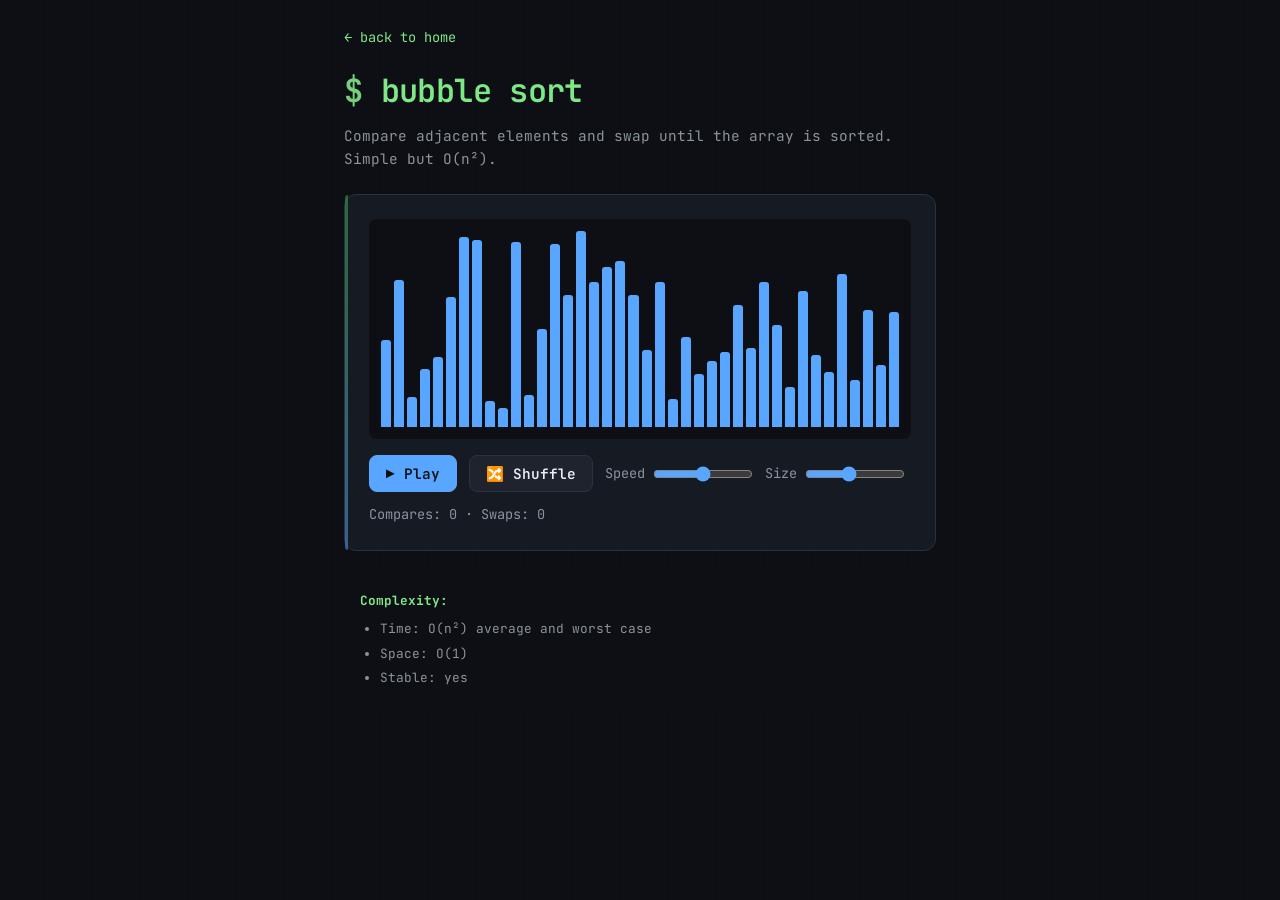
==== bubble-sort.html @ 57fc5660 "Sorting Visualized: terminal-style site with 6 algorithm pages - Index: terminal UI, keyboard nav (↑" ====
<!DOCTYPE html>
<html lang="en">
<head>
  <meta charset="UTF-8">
  <meta name="viewport" content="width=device-width, initial-scale=1.0">
  <title>Bubble Sort — Sorting Visualized</title>
  <link rel="stylesheet" href="styles.css">
  <link rel="preconnect" href="https://fonts.googleapis.com">
  <link rel="preconnect" href="https://fonts.gstatic.com" crossorigin>
  <link href="https://fonts.googleapis.com/css2?family=JetBrains+Mono:wght@400;600&family=Outfit:wght@400;600;700&display=swap" rel="stylesheet">
</head>
<body>
  <main class="page-main algorithm-page">
    <a href="index.html" class="back-link">← back to home</a>
    <h1 class="page-title">bubble sort</h1>
    <p class="page-desc">Compare adjacent elements and swap until the array is sorted. Simple but O(n²).</p>

    <div class="viz-panel">
      <div class="viz-canvas" id="canvas"></div>
      <div class="controls">
        <button type="button" class="btn btn-primary" id="btnPlay">▶ Play</button>
        <button type="button" class="btn" id="btnShuffle">🔀 Shuffle</button>
        <div class="slider-wrap">
          <label>Speed</label>
          <input type="range" id="speed" min="1" max="100" value="50">
        </div>
        <div class="slider-wrap">
          <label>Size</label>
          <input type="range" id="size" min="10" max="80" value="40">
        </div>
        <span class="slider-wrap" id="stats">Compares: 0 · Swaps: 0</span>
      </div>
    </div>

    <div class="info-box">
      <strong>Complexity:</strong>
      <ul>
        <li>Time: O(n²) average and worst case</li>
        <li>Space: O(1)</li>
        <li>Stable: yes</li>
      </ul>
    </div>
  </main>

  <script>
    const canvas = document.getElementById('canvas');
    const btnPlay = document.getElementById('btnPlay');
    const btnShuffle = document.getElementById('btnShuffle');
    const speedInput = document.getElementById('speed');
    const sizeInput = document.getElementById('size');
    const statsEl = document.getElementById('stats');

    let arr = [];
    let comparing = new Set();
    let sorted = new Set();
    let compareCount = 0;
    let swapCount = 0;
    let animationId = null;
    let isRunning = false;

    function randomArray(n) {
      const a = [];
      for (let i = 0; i < n; i++) a.push(Math.floor(Math.random() * 100) + 5);
      return a;
    }

    function render() {
      const max = Math.max(...arr);
      canvas.innerHTML = '';
      arr.forEach((val, i) => {
        const bar = document.createElement('div');
        bar.className = 'bar';
        if (sorted.has(i)) bar.classList.add('sorted');
        else if (comparing.has(i)) bar.classList.add('compare');
        bar.style.height = `${(val / max) * 100}%`;
        bar.title = `${val} (index ${i})`;
        canvas.appendChild(bar);
      });
    }

    function updateStats() {
      statsEl.textContent = `Compares: ${compareCount} · Swaps: ${swapCount}`;
    }

    function shuffle() {
      if (isRunning) return;
      const n = parseInt(sizeInput.value, 10);
      arr = randomArray(n);
      comparing.clear();
      sorted.clear();
      compareCount = 0;
      swapCount = 0;
      updateStats();
      render();
    }

    function* bubbleSort() {
      const n = arr.length;
      for (let i = 0; i < n - 1; i++) {
        for (let j = 0; j < n - 1 - i; j++) {
          comparing.clear();
          comparing.add(j);
          comparing.add(j + 1);
          compareCount++;
          updateStats();
          render();
          yield;
          if (arr[j] > arr[j + 1]) {
            [arr[j], arr[j + 1]] = [arr[j + 1], arr[j]];
            swapCount++;
            updateStats();
            render();
            yield;
          }
        }
        sorted.add(n - 1 - i);
      }
      sorted.add(0);
      comparing.clear();
      render();
    }

    function run() {
      if (isRunning) return;
      isRunning = true;
      btnPlay.textContent = '⏸ Pause';
      btnPlay.onclick = pause;
      const gen = bubbleSort();
      const delay = () => 200 - (speedInput.value * 1.8);

      function step() {
        const { value, done } = gen.next();
        if (done) {
          isRunning = false;
          btnPlay.textContent = '▶ Play';
          btnPlay.onclick = run;
          return;
        }
        animationId = setTimeout(step, delay());
      }
      step();
    }

    function pause() {
      if (animationId) clearTimeout(animationId);
      animationId = null;
      isRunning = false;
      btnPlay.textContent = '▶ Play';
      btnPlay.onclick = run;
    }

    btnPlay.onclick = run;
    btnShuffle.onclick = shuffle;
    sizeInput.addEventListener('input', () => { if (!isRunning) shuffle(); });

    shuffle();
  </script>
</body>
</html>
---- styles.css ----
:root {
  --bg: #0d0f14;
  --surface: #161a22;
  --surface-hover: #1e232e;
  --border: #2a3140;
  --text: #e6edf3;
  --text-muted: #8b949e;
  --accent: #58a6ff;
  --accent-dim: #388bfd66;
  --success: #3fb950;
  --highlight: #f0883e;
  --terminal-prompt: #7ee787;
  --radius: 12px;
  --font-sans: 'Outfit', system-ui, sans-serif;
  --font-mono: 'JetBrains Mono', monospace;
}

* {
  box-sizing: border-box;
  margin: 0;
  padding: 0;
}

body {
  font-family: var(--font-sans);
  background: var(--bg);
  color: var(--text);
  min-height: 100vh;
  line-height: 1.6;
  /* subtle “array indices” vertical lines */
  background-image: repeating-linear-gradient(
    90deg,
    transparent 0,
    transparent calc(var(--grid-size) - 1px),
    rgba(255, 255, 255, 0.015) var(--grid-size)
  );
  --grid-size: 48px;
}

.main {
  max-width: 640px;
  margin: 0 auto;
  padding: 2rem 1.5rem 4rem;
}

.title {
  font-family: var(--font-mono);
  font-size: 2.25rem;
  font-weight: 600;
  margin-bottom: 0.5rem;
  letter-spacing: -0.03em;
}

.subtitle {
  color: var(--text-muted);
  font-size: 1.1rem;
  margin-bottom: 2.5rem;
}

.section {
  margin-bottom: 2.5rem;
}

.section-title {
  font-size: 0.85rem;
  font-weight: 600;
  text-transform: uppercase;
  letter-spacing: 0.08em;
  color: var(--text-muted);
  margin-bottom: 1rem;
  display: flex;
  align-items: center;
  gap: 0.6rem;
}

.section-title::before {
  font-family: var(--font-mono);
  font-weight: 400;
  content: attr(data-index);
  opacity: 0.6;
}

.cards {
  display: grid;
  gap: 1rem;
}

.card {
  display: block;
  position: relative;
  background: var(--surface);
  border: 1px solid var(--border);
  border-radius: var(--radius);
  padding: 1.25rem 1.5rem;
  padding-left: 1.75rem;
  text-decoration: none;
  color: inherit;
  transition: background 0.2s, border-color 0.2s, transform 0.15s;
  overflow: hidden;
}

/* left “bar chart” strip — sorting motif */
.card::before {
  content: "";
  position: absolute;
  left: 0;
  top: 0;
  bottom: 0;
  width: 4px;
  border-radius: var(--radius) 0 0 var(--radius);
  background: linear-gradient(
    to top,
    var(--accent) 0%,
    var(--accent) 22%,
    transparent 22%,
    transparent 28%,
    var(--accent) 28%,
    var(--accent) 55%,
    transparent 55%,
    transparent 62%,
    var(--accent) 62%,
    var(--accent) 100%
  );
  opacity: 0.7;
  transition: opacity 0.2s;
}

.card:hover {
  background: var(--surface-hover);
  border-color: var(--accent-dim);
  transform: translateY(-2px);
}

.card:hover::before {
  opacity: 1;
}

.card-heading {
  display: flex;
  align-items: center;
  gap: 0.5rem;
  margin-bottom: 0.35rem;
}

.card-icon {
  font-size: 1.5rem;
}

.card-title {
  font-family: var(--font-mono);
  font-size: 1.15rem;
  font-weight: 600;
  margin: 0;
  text-transform: lowercase;
}

.card-desc {
  font-size: 0.9rem;
  color: var(--text-muted);
  line-height: 1.5;
}

/* Terminal-style home screen */
.terminal {
  font-family: var(--font-mono);
  outline: none;
}

.terminal .subtitle,
.terminal .section-title,
.terminal .card-title,
.terminal .card-desc {
  font-family: var(--font-mono);
}

.terminal-title {
  font-family: var(--font-mono);
  font-size: 2.25rem;
  font-weight: 600;
  letter-spacing: -0.03em;
  color: var(--terminal-prompt);
  margin-bottom: 0.5rem;
}

.terminal-hint {
  font-family: var(--font-mono);
  font-size: 0.75rem;
  color: var(--text-muted);
  margin-top: 2rem;
  opacity: 0.7;
}

.terminal .card {
  border-radius: 4px;
  padding-left: 1.5rem;
}

.terminal .card::before {
  display: none;
}

.terminal .card::after {
  content: ">";
  position: absolute;
  left: 0.5rem;
  top: 50%;
  transform: translateY(-50%);
  font-size: 0.9rem;
  color: var(--text-muted);
  opacity: 0;
  transition: opacity 0.15s;
}

.terminal .card.selected::after,
.terminal .card:hover::after {
  opacity: 1;
  color: var(--terminal-prompt);
}

.terminal .card.selected {
  background: var(--surface-hover);
  border-color: var(--terminal-prompt);
  box-shadow: 0 0 0 1px var(--terminal-prompt);
}

.terminal .card.selected .card-title {
  color: var(--terminal-prompt);
}

.terminal .card:hover {
  transform: none;
}

.terminal .card:focus {
  outline: none;
}

/* Algorithm pages — terminal style */
.algorithm-page {
  font-family: var(--font-mono);
}

.algorithm-page .back-link {
  font-family: var(--font-mono);
  font-size: 0.85rem;
  color: var(--terminal-prompt);
  margin-bottom: 1rem;
}

.algorithm-page .back-link:hover {
  color: var(--text);
}

.algorithm-page .page-title {
  font-family: var(--font-mono);
  font-size: 2rem;
  font-weight: 600;
  letter-spacing: -0.02em;
  color: var(--terminal-prompt);
  margin-bottom: 0.5rem;
  text-transform: lowercase;
}

.algorithm-page .page-title::before {
  content: "$ ";
  opacity: 0.9;
}

.algorithm-page .page-desc {
  font-family: var(--font-mono);
  font-size: 0.9rem;
  color: var(--text-muted);
  margin-bottom: 1.5rem;
}

.algorithm-page .viz-panel {
  font-family: var(--font-mono);
}

.algorithm-page .controls,
.algorithm-page .slider-wrap {
  font-family: var(--font-mono);
  font-size: 0.85rem;
}

.algorithm-page .btn {
  font-family: var(--font-mono);
}

.algorithm-page .info-box {
  font-family: var(--font-mono);
  font-size: 0.8rem;
}

.algorithm-page .info-box strong {
  color: var(--terminal-prompt);
}

/* Page (algorithm) layout */
.page-main {
  max-width: 640px;
  margin: 0 auto;
  padding: 1.5rem 1.5rem 4rem;
}

.back-link {
  display: inline-flex;
  align-items: center;
  gap: 0.35rem;
  color: var(--text-muted);
  text-decoration: none;
  font-size: 0.9rem;
  margin-bottom: 1.5rem;
}

.back-link:hover {
  color: var(--accent);
}

.page-title {
  font-family: var(--font-mono);
  font-size: 1.75rem;
  font-weight: 600;
  margin-bottom: 0.5rem;
  letter-spacing: -0.02em;
}

.page-desc {
  color: var(--text-muted);
  margin-bottom: 1.5rem;
}

.viz-panel {
  position: relative;
  background: var(--surface);
  border: 1px solid var(--border);
  border-radius: var(--radius);
  padding: 1.5rem;
  margin-bottom: 1.5rem;
}

.viz-panel::before {
  content: "";
  position: absolute;
  left: 0;
  top: 0;
  bottom: 0;
  width: 3px;
  border-radius: var(--radius) 0 0 var(--radius);
  background: linear-gradient(to top, var(--accent), var(--success));
  opacity: 0.5;
}

.viz-canvas {
  width: 100%;
  height: 220px;
  background: var(--bg);
  border-radius: 8px;
  display: flex;
  align-items: flex-end;
  justify-content: center;
  gap: 3px;
  padding: 12px;
}

.bar {
  flex: 1;
  min-width: 4px;
  max-width: 24px;
  background: var(--accent);
  border-radius: 3px 3px 0 0;
  transition: height 0.05s ease, background 0.15s;
}

.bar.compare {
  background: var(--highlight);
}

.bar.sorted {
  background: var(--success);
}

.bar.pivot {
  background: #a371f7;
}

.controls {
  display: flex;
  flex-wrap: wrap;
  gap: 0.75rem;
  align-items: center;
  margin-top: 1rem;
}

.btn {
  font-family: var(--font-sans);
  font-size: 0.9rem;
  font-weight: 600;
  padding: 0.5rem 1rem;
  border-radius: 8px;
  border: 1px solid var(--border);
  background: var(--surface-hover);
  color: var(--text);
  cursor: pointer;
  transition: background 0.2s, border-color 0.2s;
}

.btn:hover:not(:disabled) {
  background: var(--border);
  border-color: var(--accent-dim);
}

.btn:disabled {
  opacity: 0.5;
  cursor: not-allowed;
}

.btn-primary {
  background: var(--accent);
  border-color: var(--accent);
  color: var(--bg);
}

.btn-primary:hover:not(:disabled) {
  background: #79b8ff;
  border-color: #79b8ff;
}

.slider-wrap {
  display: flex;
  align-items: center;
  gap: 0.5rem;
  font-size: 0.85rem;
  color: var(--text-muted);
}

.slider-wrap input[type="range"] {
  width: 100px;
  accent-color: var(--accent);
}

.info-box {
  font-size: 0.85rem;
  color: var(--text-muted);
  background: var(--bg);
  border-radius: 8px;
  padding: 1rem;
  margin-top: 1rem;
}

.info-box strong {
  color: var(--text);
}

.info-box ul {
  margin-top: 0.5rem;
  padding-left: 1.25rem;
}

.info-box li {
  margin-bottom: 0.25rem;
}

@media (max-width: 600px) {
  .title {
    font-size: 1.75rem;
  }
  .controls {
    flex-direction: column;
    align-items: stretch;
  }
}
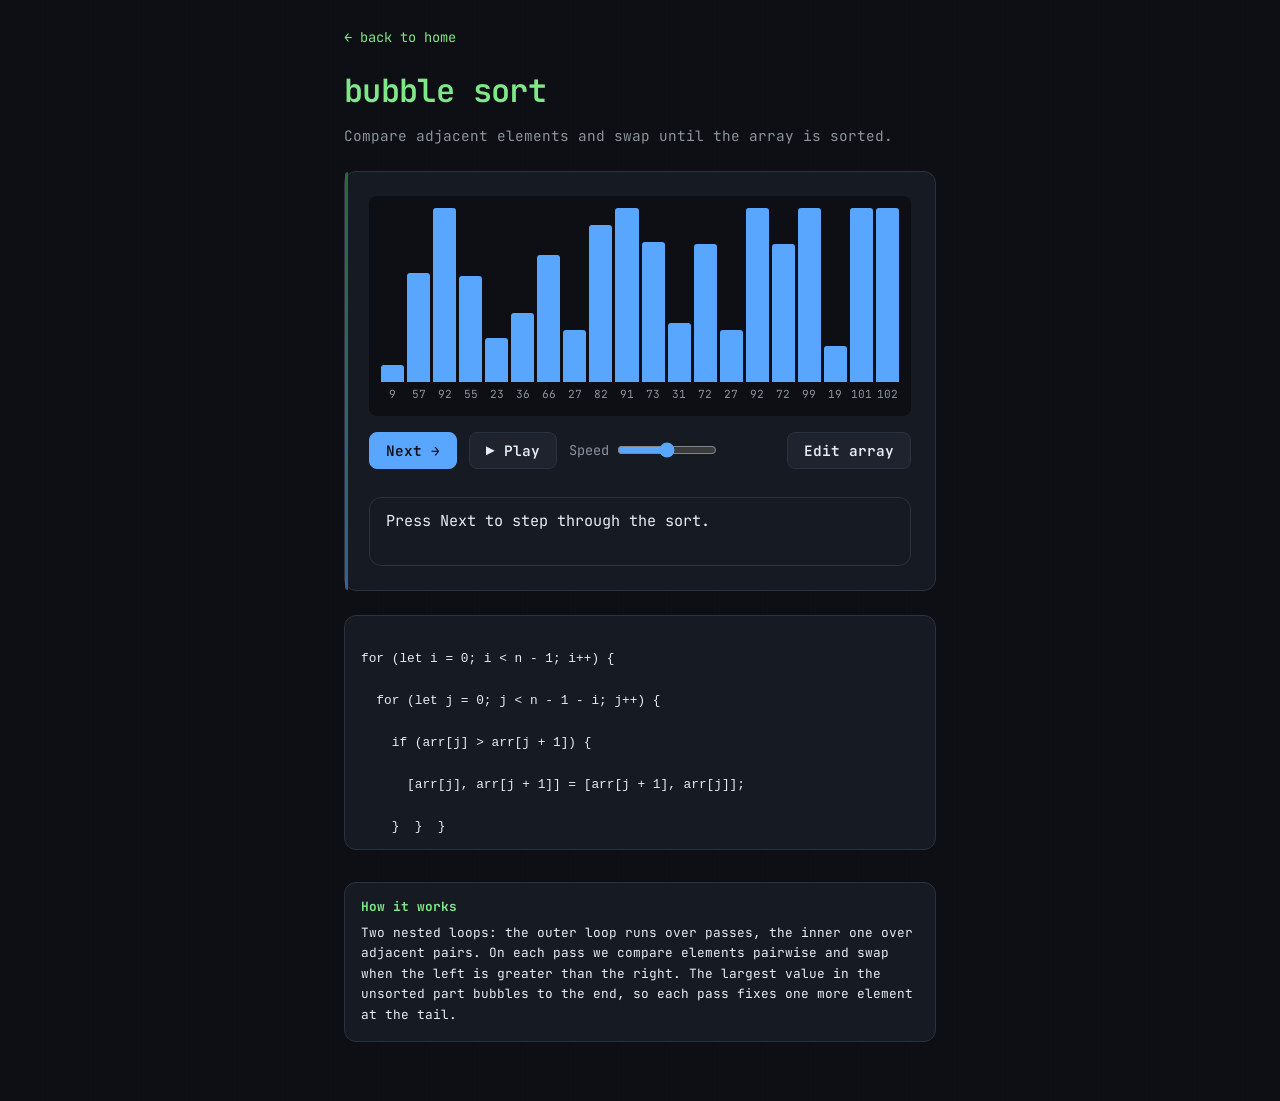
==== commit 411b1e2d: "edited bubble sort page" ====
--- a/bubble-sort.html
+++ b/bubble-sort.html
@@ -13,50 +13,74 @@
   <main class="page-main algorithm-page">
     <a href="index.html" class="back-link">← back to home</a>
     <h1 class="page-title">bubble sort</h1>
-    <p class="page-desc">Compare adjacent elements and swap until the array is sorted. Simple but O(n²).</p>
+    <p class="page-desc">Compare adjacent elements and swap until the array is sorted.</p>
 
     <div class="viz-panel">
       <div class="viz-canvas" id="canvas"></div>
       <div class="controls">
-        <button type="button" class="btn btn-primary" id="btnPlay">▶ Play</button>
-        <button type="button" class="btn" id="btnShuffle">🔀 Shuffle</button>
-        <div class="slider-wrap">
-          <label>Speed</label>
-          <input type="range" id="speed" min="1" max="100" value="50">
+        <div class="controls-row controls-row-first">
+          <div class="controls-group-right">
+            <button type="button" class="btn btn-primary" id="btnNext">Next →</button>
+            <button type="button" class="btn" id="btnPlay">▶ Play</button>
+            <div class="slider-wrap">
+              <label>Speed</label>
+              <input type="range" id="speed" min="1" max="100" value="50">
+            </div>
+          </div>
+          <button type="button" class="btn array-apply" id="btnSetArray">Edit array</button>
         </div>
-        <div class="slider-wrap">
-          <label>Size</label>
-          <input type="range" id="size" min="10" max="80" value="40">
+        <div class="controls-row controls-row-array">
+          <div class="array-edit" id="arrayEdit">
+            <label class="array-label" for="arrayInput">Array</label>
+            <input
+              id="arrayInput"
+              class="array-input"
+              type="text"
+              inputmode="numeric"
+              autocomplete="off"
+              placeholder="e.g. 5, 2, 9, 1, 7"
+            />
+          </div>
         </div>
-        <span class="slider-wrap" id="stats">Compares: 0 · Swaps: 0</span>
+      </div>
+      <div class="status-block">
+        <p class="status-line" id="status" aria-live="polite"></p>
       </div>
     </div>
 
-    <div class="info-box">
-      <strong>Complexity:</strong>
-      <ul>
-        <li>Time: O(n²) average and worst case</li>
-        <li>Space: O(1)</li>
-        <li>Stable: yes</li>
-      </ul>
+    <section class="code-section" aria-label="Algorithm code">
+      <div class="code-block">
+        <pre class="code-pre"><code id="tscode">
+<span class="code-line" data-line="1"><span class="code-line-src">for (let i = 0; i &lt; n - 1; i++) {</span><span class="code-line-vals" data-vals-line="1"></span></span>
+<span class="code-line" data-line="2"><span class="code-line-src">  for (let j = 0; j &lt; n - 1 - i; j++) {</span><span class="code-line-vals" data-vals-line="2"></span></span>
+<span class="code-line" data-line="3"><span class="code-line-src">    if (arr[j] &gt; arr[j + 1]) {</span><span class="code-line-vals" data-vals-line="3"></span></span>
+<span class="code-line" data-line="4"><span class="code-line-src">      [arr[j], arr[j + 1]] = [arr[j + 1], arr[j]];</span><span class="code-line-vals" data-vals-line="4"></span></span>
+<span class="code-line" data-line="5"><span class="code-line-src">    }  }  }</span><span class="code-line-vals" data-vals-line="5"></span></span></code></pre>
+      </div>
+    </section>
+
+    <div class="code-block info-box-how">
+      <strong>How it works</strong>
+      <p>Two nested loops: the outer loop runs over passes, the inner one over adjacent pairs. On each pass we compare elements pairwise and swap when the left is greater than the right. The largest value in the unsorted part bubbles to the end, so each pass fixes one more element at the tail.</p>
     </div>
   </main>
 
   <script>
     const canvas = document.getElementById('canvas');
     const btnPlay = document.getElementById('btnPlay');
-    const btnShuffle = document.getElementById('btnShuffle');
+    const btnNext = document.getElementById('btnNext');
+    const btnSetArray = document.getElementById('btnSetArray');
+    const arrayEdit = document.getElementById('arrayEdit');
+    const arrayInput = document.getElementById('arrayInput');
     const speedInput = document.getElementById('speed');
-    const sizeInput = document.getElementById('size');
-    const statsEl = document.getElementById('stats');
+    const statusEl = document.getElementById('status');
 
     let arr = [];
     let comparing = new Set();
     let sorted = new Set();
-    let compareCount = 0;
-    let swapCount = 0;
     let animationId = null;
     let isRunning = false;
+    let stepGenerator = null;
 
     function randomArray(n) {
       const a = [];
@@ -68,47 +92,119 @@
       const max = Math.max(...arr);
       canvas.innerHTML = '';
       arr.forEach((val, i) => {
+        const wrapper = document.createElement('div');
+        wrapper.className = 'bar-wrapper';
+
         const bar = document.createElement('div');
         bar.className = 'bar';
         if (sorted.has(i)) bar.classList.add('sorted');
         else if (comparing.has(i)) bar.classList.add('compare');
         bar.style.height = `${(val / max) * 100}%`;
         bar.title = `${val} (index ${i})`;
-        canvas.appendChild(bar);
+
+        const label = document.createElement('span');
+        label.className = 'bar-label';
+        label.textContent = String(val);
+
+        wrapper.appendChild(bar);
+        wrapper.appendChild(label);
+        canvas.appendChild(wrapper);
       });
     }
 
-    function updateStats() {
-      statsEl.textContent = `Compares: ${compareCount} · Swaps: ${swapCount}`;
-    }
-
-    function shuffle() {
-      if (isRunning) return;
-      const n = parseInt(sizeInput.value, 10);
-      arr = randomArray(n);
+    function setStatus(text) {
+      statusEl.textContent = text;
+    }
+
+    function highlightCode(phase, i, j, a, b) {
+      document.querySelectorAll('.code-line.active').forEach(el => el.classList.remove('active'));
+      document.querySelectorAll('.code-line-vals').forEach(el => { el.textContent = ''; el.classList.remove('active'); });
+      if (!phase) return;
+      let line;
+      if (phase === 'outer') line = 1;
+      else if (phase === 'inner') line = 2;
+      else if (phase === 'compare') line = 3;
+      else if (phase === 'swap') line = 4;
+      else return;
+      document.querySelectorAll(`.code-line[data-line="${line}"]`).forEach(el => el.classList.add('active'));
+      const setVals = (lineNo, text) => {
+        const el = document.querySelector(`.code-line-vals[data-vals-line="${lineNo}"]`);
+        if (el) { el.textContent = text; el.classList.add('active'); }
+      };
+      if (i != null) setVals(1, `i = ${i}`);
+      if (j != null) setVals(2, `j = ${j}`);
+      if (a != null && b != null) {
+        setVals(3, `arr[j]=${a}, arr[j+1]=${b}`);
+        if (phase === 'swap') setVals(4, `arr[j]=${a}, arr[j+1]=${b}`);
+      }
+    }
+
+    function applyArray(newArr) {
+      arr = newArr.slice();
       comparing.clear();
       sorted.clear();
-      compareCount = 0;
-      swapCount = 0;
-      updateStats();
+      stepGenerator = null;
+      setStatus('Press Next to step through the sort.');
+      highlightCode(null);
+      render();
+    }
+
+    function shuffle() {
+      if (isRunning) return;
+      const n = 20;
+      applyArray(randomArray(n));
+    }
+
+    function parseArrayInput(text) {
+      const raw = text.split(/[,\\s]+/).map(s => s.trim()).filter(Boolean);
+      if (!raw.length) return null;
+      const nums = raw.map(Number);
+      if (nums.some(n => Number.isNaN(n))) return null;
+      if (nums.length < 2 || nums.length > 40) return null;
+      return nums;
+    }
+
+    function stepNext() {
+      if (isRunning) return;
+      if (!stepGenerator) stepGenerator = bubbleSort();
+      const { done } = stepGenerator.next();
+      if (done) {
+        stepGenerator = null;
+        highlightCode(null);
+      }
       render();
     }
 
     function* bubbleSort() {
       const n = arr.length;
       for (let i = 0; i < n - 1; i++) {
+        const iter = i + 1;
+        setStatus(`Iteration ${iter}: starting outer loop\nWe will compare all adjacent pairs for this pass.`);
+        highlightCode('outer', i, null, null, null);
+        render();
+        yield;
         for (let j = 0; j < n - 1 - i; j++) {
+          const comp = j + 1;
+          setStatus(`Iteration ${iter}, comparison ${comp}: moving inner loop\nNow j = ${j}.`);
+          highlightCode('inner', i, j, null, null);
+          render();
+          yield;
+          const a = arr[j];
+          const b = arr[j + 1];
           comparing.clear();
           comparing.add(j);
           comparing.add(j + 1);
-          compareCount++;
-          updateStats();
+          const header = `Iteration ${iter}, comparison ${comp}: comparing ${a} and ${b}`;
+          const outcome = a > b
+            ? 'First is larger, swapping.'
+            : 'First is not larger, order is fine.';
+          setStatus(`${header}\n${outcome}`);
+          highlightCode('compare', i, j, a, b);
           render();
           yield;
           if (arr[j] > arr[j + 1]) {
+            highlightCode('swap', i, j, a, b);
             [arr[j], arr[j + 1]] = [arr[j + 1], arr[j]];
-            swapCount++;
-            updateStats();
             render();
             yield;
           }
@@ -117,6 +213,8 @@
       }
       sorted.add(0);
       comparing.clear();
+      setStatus('Done: array is sorted.');
+      highlightCode(null);
       render();
     }
 
@@ -125,15 +223,17 @@
       isRunning = true;
       btnPlay.textContent = '⏸ Pause';
       btnPlay.onclick = pause;
-      const gen = bubbleSort();
+      if (!stepGenerator) stepGenerator = bubbleSort();
       const delay = () => 200 - (speedInput.value * 1.8);
 
       function step() {
-        const { value, done } = gen.next();
+        const { value, done } = stepGenerator.next();
         if (done) {
           isRunning = false;
           btnPlay.textContent = '▶ Play';
           btnPlay.onclick = run;
+          stepGenerator = null;
+          highlightCode(null);
           return;
         }
         animationId = setTimeout(step, delay());
@@ -150,9 +250,31 @@
     }
 
     btnPlay.onclick = run;
-    btnShuffle.onclick = shuffle;
-    sizeInput.addEventListener('input', () => { if (!isRunning) shuffle(); });
-
+    btnNext.onclick = stepNext;
+    btnSetArray.onclick = () => {
+      if (isRunning) return;
+      const isVisible = arrayEdit.classList.contains('visible');
+      if (!isVisible) {
+        arrayEdit.classList.add('visible');
+        arrayInput.value = arr.join(', ');
+        setStatus('Edit the numbers (2–40 values, comma or space separated), then press Edit array again.');
+        arrayInput.focus();
+        return;
+      }
+      const parsed = parseArrayInput(arrayInput.value);
+      if (!parsed) {
+        setStatus('Invalid input: use 2–40 comma- or space-separated numbers.');
+        return;
+      }
+      applyArray(parsed);
+      arrayEdit.classList.remove('visible');
+    };
+    arrayInput.addEventListener('keydown', (event) => {
+      if (event.key === 'Enter') {
+        event.preventDefault();
+        btnSetArray.click();
+      }
+    });
     shuffle();
   </script>
 </body>
--- a/styles.css
+++ b/styles.css
@@ -12,7 +12,7 @@
   --terminal-prompt: #7ee787;
   --radius: 12px;
   --font-sans: 'Outfit', system-ui, sans-serif;
-  --font-mono: 'JetBrains Mono', monospace;
+  --font-mono: 'JetBrains Mono', ui-monospace, SFMono-Regular, Menlo, Monaco, Consolas, "Liberation Mono", "Courier New", monospace;
 }
 
 * {
@@ -190,6 +190,23 @@
   opacity: 0.7;
 }
 
+.terminal-dedication {
+  font-family: var(--font-mono);
+  font-size: 0.7rem;
+  color: var(--text-muted);
+  margin-top: 1.5rem;
+  opacity: 0.5;
+}
+
+.terminal-dedication a {
+  color: var(--text-muted);
+  text-decoration: underline;
+}
+
+.terminal-dedication a:hover {
+  color: var(--terminal-prompt);
+}
+
 .terminal .card {
   border-radius: 4px;
   padding-left: 1.5rem;
@@ -261,10 +278,6 @@
   text-transform: lowercase;
 }
 
-.algorithm-page .page-title::before {
-  content: "$ ";
-  opacity: 0.9;
-}
 
 .algorithm-page .page-desc {
   font-family: var(--font-mono);
@@ -275,6 +288,24 @@
 
 .algorithm-page .viz-panel {
   font-family: var(--font-mono);
+}
+
+.algorithm-page .status-block {
+  background: var(--surface);
+  border: 1px solid var(--border);
+  border-radius: var(--radius);
+  padding: 0.75rem 1rem;
+  margin-top: 1rem;
+}
+
+.algorithm-page .status-block .status-line {
+  font-family: var(--font-mono);
+  font-size: 0.95rem;
+  line-height: 1.5;
+  color: var(--text);
+  height: 2.8em;
+  margin: 0;
+  white-space: pre-line;
 }
 
 .algorithm-page .controls,
@@ -293,6 +324,105 @@
 }
 
 .algorithm-page .info-box strong {
+  color: var(--terminal-prompt);
+}
+
+.algorithm-page .info-box-how {
+  font-family: var(--font-mono);
+  font-size: 0.8rem;
+  padding: 0.85rem 1rem 1rem;
+  margin-top: 0.5rem;
+}
+
+.algorithm-page .info-box-how strong {
+  display: block;
+  margin-bottom: 0.35rem;
+  color: var(--terminal-prompt);
+}
+
+/* Code section (pseudocode + TypeScript) */
+.algorithm-page .code-section {
+  margin-bottom: 2rem;
+}
+
+.algorithm-page .code-block {
+  background: var(--surface);
+  border: 1px solid var(--border);
+  border-radius: var(--radius);
+  overflow: hidden;
+}
+
+.algorithm-page .code-block-title {
+  font-family: var(--font-mono);
+  font-size: 0.75rem;
+  font-weight: 600;
+  text-transform: uppercase;
+  letter-spacing: 0.06em;
+  color: var(--text-muted);
+  padding: 0.5rem 0.75rem;
+  border-bottom: 1px solid var(--border);
+}
+
+.algorithm-page .code-pre {
+  font-family: var(--font-mono);
+  font-size: 0.8rem;
+  line-height: 1.6;
+  margin: 0;
+  padding: 0.75rem 1rem;
+  overflow-x: auto;
+}
+
+.algorithm-page .code-pre code {
+  background: none;
+  padding: 0;
+}
+
+.algorithm-page .code-line {
+  display: flex;
+  align-items: baseline;
+  gap: 1rem;
+  padding: 0 0.25rem;
+  margin: 0 -0.25rem;
+  border-radius: 4px;
+  transition: background 0.15s ease;
+}
+
+.algorithm-page .code-line-src {
+  flex: 0 1 auto;
+  min-width: 0;
+}
+
+.algorithm-page .code-line-vals {
+  flex: 0 0 auto;
+  margin-left: auto;
+  font-size: 0.85em;
+  color: var(--text-muted);
+  white-space: nowrap;
+}
+
+.algorithm-page .code-line-vals.active {
+  color: var(--terminal-prompt);
+}
+
+.algorithm-page .code-line.active {
+  background: var(--accent-dim);
+  outline: 1px solid var(--accent);
+}
+
+.page-dedication {
+  font-family: var(--font-mono);
+  font-size: 0.75rem;
+  color: var(--text-muted);
+  margin-top: 1rem;
+  opacity: 0.6;
+}
+
+.page-dedication a {
+  color: var(--text-muted);
+  text-decoration: underline;
+}
+
+.page-dedication a:hover {
   color: var(--terminal-prompt);
 }
 
@@ -363,15 +493,31 @@
   padding: 12px;
 }
 
-.bar {
+.bar-wrapper {
   flex: 1;
   min-width: 4px;
   max-width: 24px;
+  display: flex;
+  flex-direction: column;
+  align-items: center;
+  justify-content: flex-end;
+  gap: 4px;
+  height: 100%;
+}
+
+.bar {
+  width: 100%;
   background: var(--accent);
   border-radius: 3px 3px 0 0;
   transition: height 0.05s ease, background 0.15s;
 }
 
+.bar-label {
+  font-family: var(--font-mono);
+  font-size: 0.7rem;
+  color: var(--text-muted);
+}
+
 .bar.compare {
   background: var(--highlight);
 }
@@ -390,6 +536,68 @@
   gap: 0.75rem;
   align-items: center;
   margin-top: 1rem;
+}
+
+.controls-row {
+  display: flex;
+  gap: 0.75rem;
+  align-items: center;
+  width: 100%;
+}
+
+.controls-row-first {
+  justify-content: space-between;
+}
+
+.controls-row-first .controls-group-right {
+  display: flex;
+  gap: 0.75rem;
+  align-items: center;
+}
+
+.controls-row-right {
+  justify-content: flex-end;
+}
+
+.controls-row-array {
+  gap: 0.5rem;
+  font-family: var(--font-mono);
+  font-size: 0.8rem;
+}
+
+.array-edit {
+  display: none;
+  flex: 1;
+  gap: 0.5rem;
+  align-items: center;
+}
+
+.array-edit.visible {
+  display: flex;
+}
+
+.array-label {
+  color: var(--text-muted);
+}
+
+.array-input {
+  flex: 1;
+  min-width: 0;
+  font-family: var(--font-mono);
+  font-size: 0.8rem;
+  padding: 0.35rem 0.5rem;
+  border-radius: 6px;
+  border: 1px solid var(--border);
+  background: var(--surface);
+  color: var(--text);
+}
+
+.array-input::placeholder {
+  color: var(--text-muted);
+}
+
+.array-apply {
+  padding-inline: 0.75rem;
 }
 
 .btn {
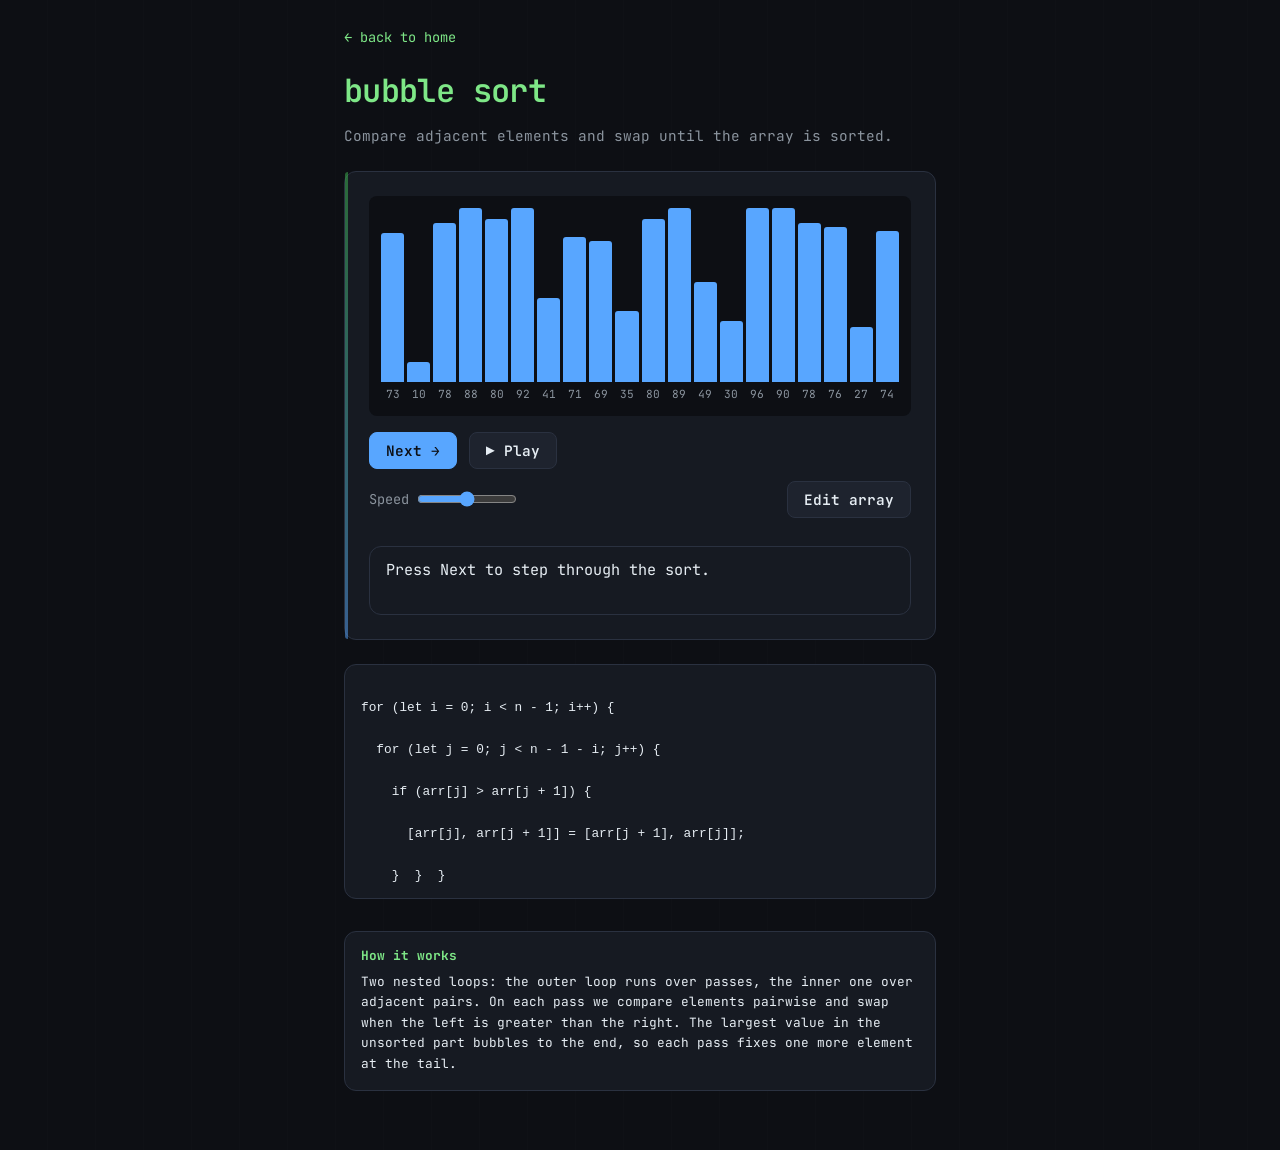
==== commit a11d4dd4: "Refine bubble sort mobile controls and code layout Made-with: Cursor" ====
--- a/bubble-sort.html
+++ b/bubble-sort.html
@@ -19,13 +19,13 @@
       <div class="viz-canvas" id="canvas"></div>
       <div class="controls">
         <div class="controls-row controls-row-first">
-          <div class="controls-group-right">
-            <button type="button" class="btn btn-primary" id="btnNext">Next →</button>
-            <button type="button" class="btn" id="btnPlay">▶ Play</button>
-            <div class="slider-wrap">
-              <label>Speed</label>
-              <input type="range" id="speed" min="1" max="100" value="50">
-            </div>
+          <button type="button" class="btn btn-primary" id="btnNext">Next →</button>
+          <button type="button" class="btn" id="btnPlay">▶ Play</button>
+        </div>
+        <div class="controls-row controls-row-second">
+          <div class="slider-wrap">
+            <label>Speed</label>
+            <input type="range" id="speed" min="1" max="100" value="50">
           </div>
           <button type="button" class="btn array-apply" id="btnSetArray">Edit array</button>
         </div>
--- a/styles.css
+++ b/styles.css
@@ -546,13 +546,11 @@
 }
 
 .controls-row-first {
+  justify-content: flex-start;
+}
+
+.controls-row-second {
   justify-content: space-between;
-}
-
-.controls-row-first .controls-group-right {
-  display: flex;
-  gap: 0.75rem;
-  align-items: center;
 }
 
 .controls-row-right {
@@ -673,8 +671,86 @@
   .title {
     font-size: 1.75rem;
   }
+
+  .page-main {
+    padding: 1rem 1rem 3rem;
+  }
+
+  .viz-panel {
+    padding: 1rem;
+    margin-bottom: 1rem;
+  }
+
+  .viz-canvas {
+    height: 180px;
+    padding: 8px;
+    gap: 2px;
+  }
+
+  .bar-label {
+    font-size: 0.6rem;
+  }
+
   .controls {
+    gap: 0.5rem;
+  }
+
+  .controls-row {
+    flex-wrap: wrap;
+    align-items: stretch;
+  }
+
+  .controls-row-first > .btn,
+  .controls-row-second > .slider-wrap,
+  .controls-row-second > .array-apply {
+    flex: 1 1 calc(50% - 0.5rem);
+  }
+
+  .controls-row-second {
+    justify-content: flex-start;
+  }
+
+  .btn {
+    justify-content: center;
+    text-align: center;
+  }
+
+  .slider-wrap {
     flex-direction: column;
     align-items: stretch;
-  }
-}
+    justify-content: center;
+  }
+
+  .slider-wrap input[type="range"] {
+    width: 100%;
+  }
+
+  .array-edit.visible {
+    flex-direction: column;
+    align-items: stretch;
+  }
+
+  .algorithm-page .code-pre {
+    font-size: 0.7rem;
+    padding-inline: 0.75rem;
+  }
+
+  .algorithm-page .status-block .status-line {
+    font-size: 0.85rem;
+    height: auto;
+    min-height: 2.4em;
+  }
+
+  /* Stack code explanations under the code line on narrow screens */
+  .algorithm-page .code-line {
+    flex-direction: column;
+    align-items: flex-start;
+    gap: 0.25rem;
+  }
+
+  .algorithm-page .code-line-vals {
+    margin-left: 0;
+    width: 100%;
+    white-space: normal;
+  }
+}
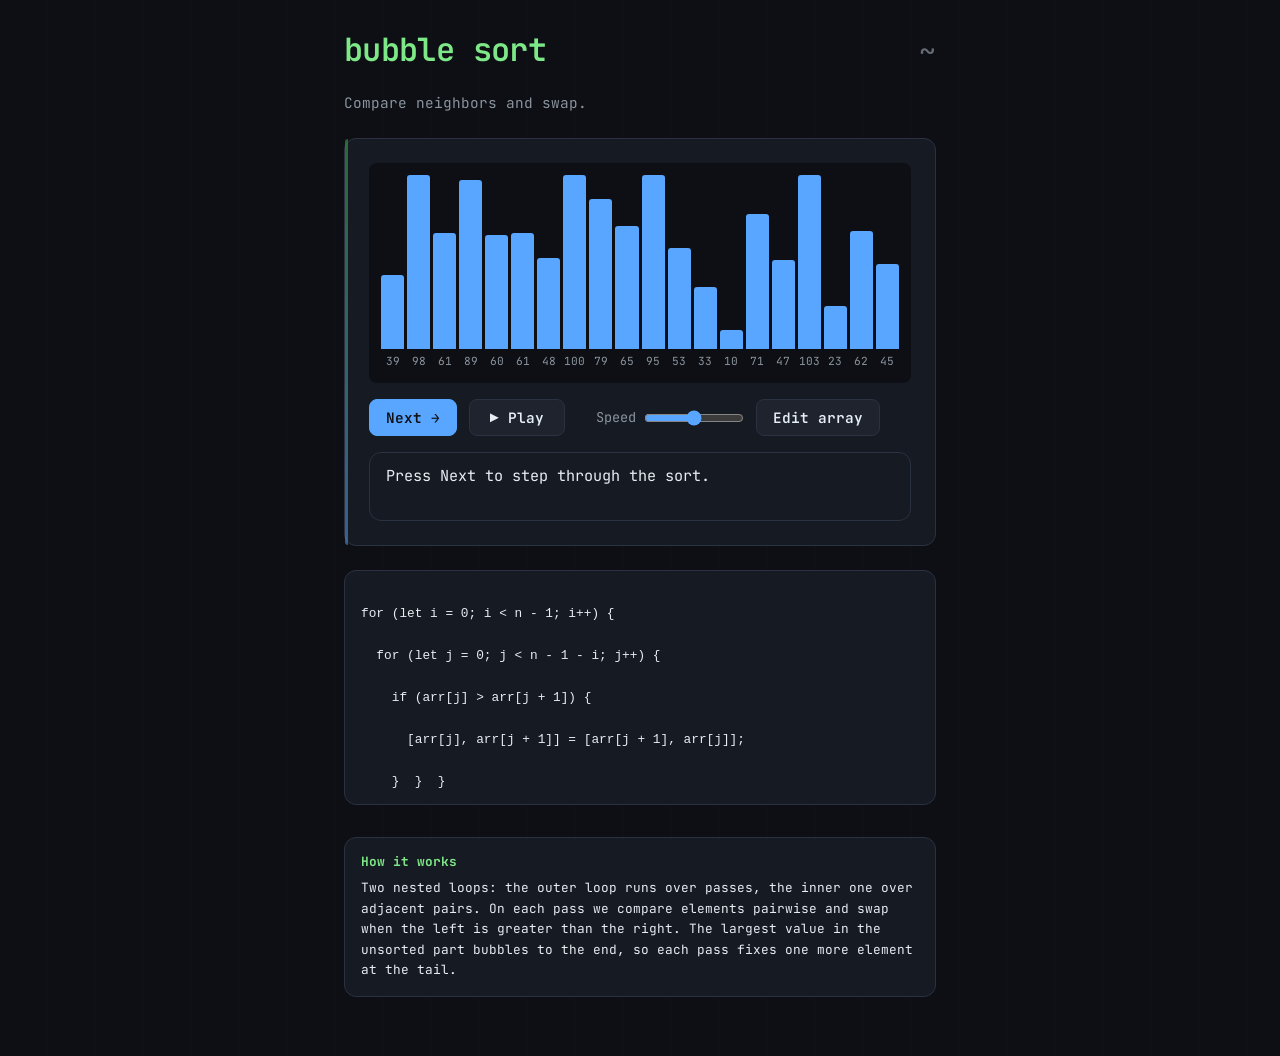
==== commit 670253ba: "Tweak bubble sort header and controls Made-with: Cursor" ====
--- a/bubble-sort.html
+++ b/bubble-sort.html
@@ -11,9 +11,11 @@
 </head>
 <body>
   <main class="page-main algorithm-page">
-    <a href="index.html" class="back-link">← back to home</a>
-    <h1 class="page-title">bubble sort</h1>
-    <p class="page-desc">Compare adjacent elements and swap until the array is sorted.</p>
+    <div class="page-header">
+      <h1 class="page-title">bubble sort</h1>
+      <a href="index.html" class="home-icon" aria-label="Back to home">~</a>
+    </div>
+    <p class="page-desc">Compare neighbors and swap.</p>
 
     <div class="viz-panel">
       <div class="viz-canvas" id="canvas"></div>
--- a/styles.css
+++ b/styles.css
@@ -447,6 +447,30 @@
   color: var(--accent);
 }
 
+.page-header {
+  display: flex;
+  align-items: baseline;
+  justify-content: space-between;
+  gap: 0.75rem;
+  margin-bottom: 0.5rem;
+}
+
+.home-icon {
+  font-family: var(--font-mono);
+  font-size: 1.75rem;
+  line-height: 1;
+  color: var(--text-muted);
+  text-decoration: none;
+  cursor: pointer;
+  opacity: 0.7;
+  transition: opacity 0.15s ease, transform 0.15s ease;
+}
+
+.home-icon:hover {
+  opacity: 1;
+  transform: translateY(-1px);
+}
+
 .page-title {
   font-family: var(--font-mono);
   font-size: 1.75rem;
@@ -535,6 +559,7 @@
   flex-wrap: wrap;
   gap: 0.75rem;
   align-items: center;
+  justify-content: space-between;
   margin-top: 1rem;
 }
 
@@ -542,7 +567,6 @@
   display: flex;
   gap: 0.75rem;
   align-items: center;
-  width: 100%;
 }
 
 .controls-row-first {
@@ -550,7 +574,7 @@
 }
 
 .controls-row-second {
-  justify-content: space-between;
+  justify-content: flex-end;
 }
 
 .controls-row-right {
@@ -596,6 +620,10 @@
 
 .array-apply {
   padding-inline: 0.75rem;
+}
+
+#btnPlay {
+  min-width: 6rem; /* keep width stable for Play/Pause */
 }
 
 .btn {
@@ -692,22 +720,14 @@
   }
 
   .controls {
+    flex-direction: column;
+    align-items: stretch;
     gap: 0.5rem;
   }
 
   .controls-row {
     flex-wrap: wrap;
     align-items: stretch;
-  }
-
-  .controls-row-first > .btn,
-  .controls-row-second > .slider-wrap,
-  .controls-row-second > .array-apply {
-    flex: 1 1 calc(50% - 0.5rem);
-  }
-
-  .controls-row-second {
-    justify-content: flex-start;
   }
 
   .btn {
@@ -722,6 +742,27 @@
   }
 
   .slider-wrap input[type="range"] {
+    width: 100%;
+  }
+
+  /* First row: Next + Play side by side */
+  .controls-row-first {
+    flex-wrap: nowrap;
+  }
+
+  .controls-row-first > .btn {
+    flex: 1 1 0;
+  }
+
+  /* Second row: Speed + Edit array stacked full-width */
+  .controls-row-second {
+    flex-direction: column;
+    flex-wrap: nowrap;
+    gap: 0.5rem;
+  }
+
+  .controls-row-second > .slider-wrap,
+  .controls-row-second > .array-apply {
     width: 100%;
   }
 
